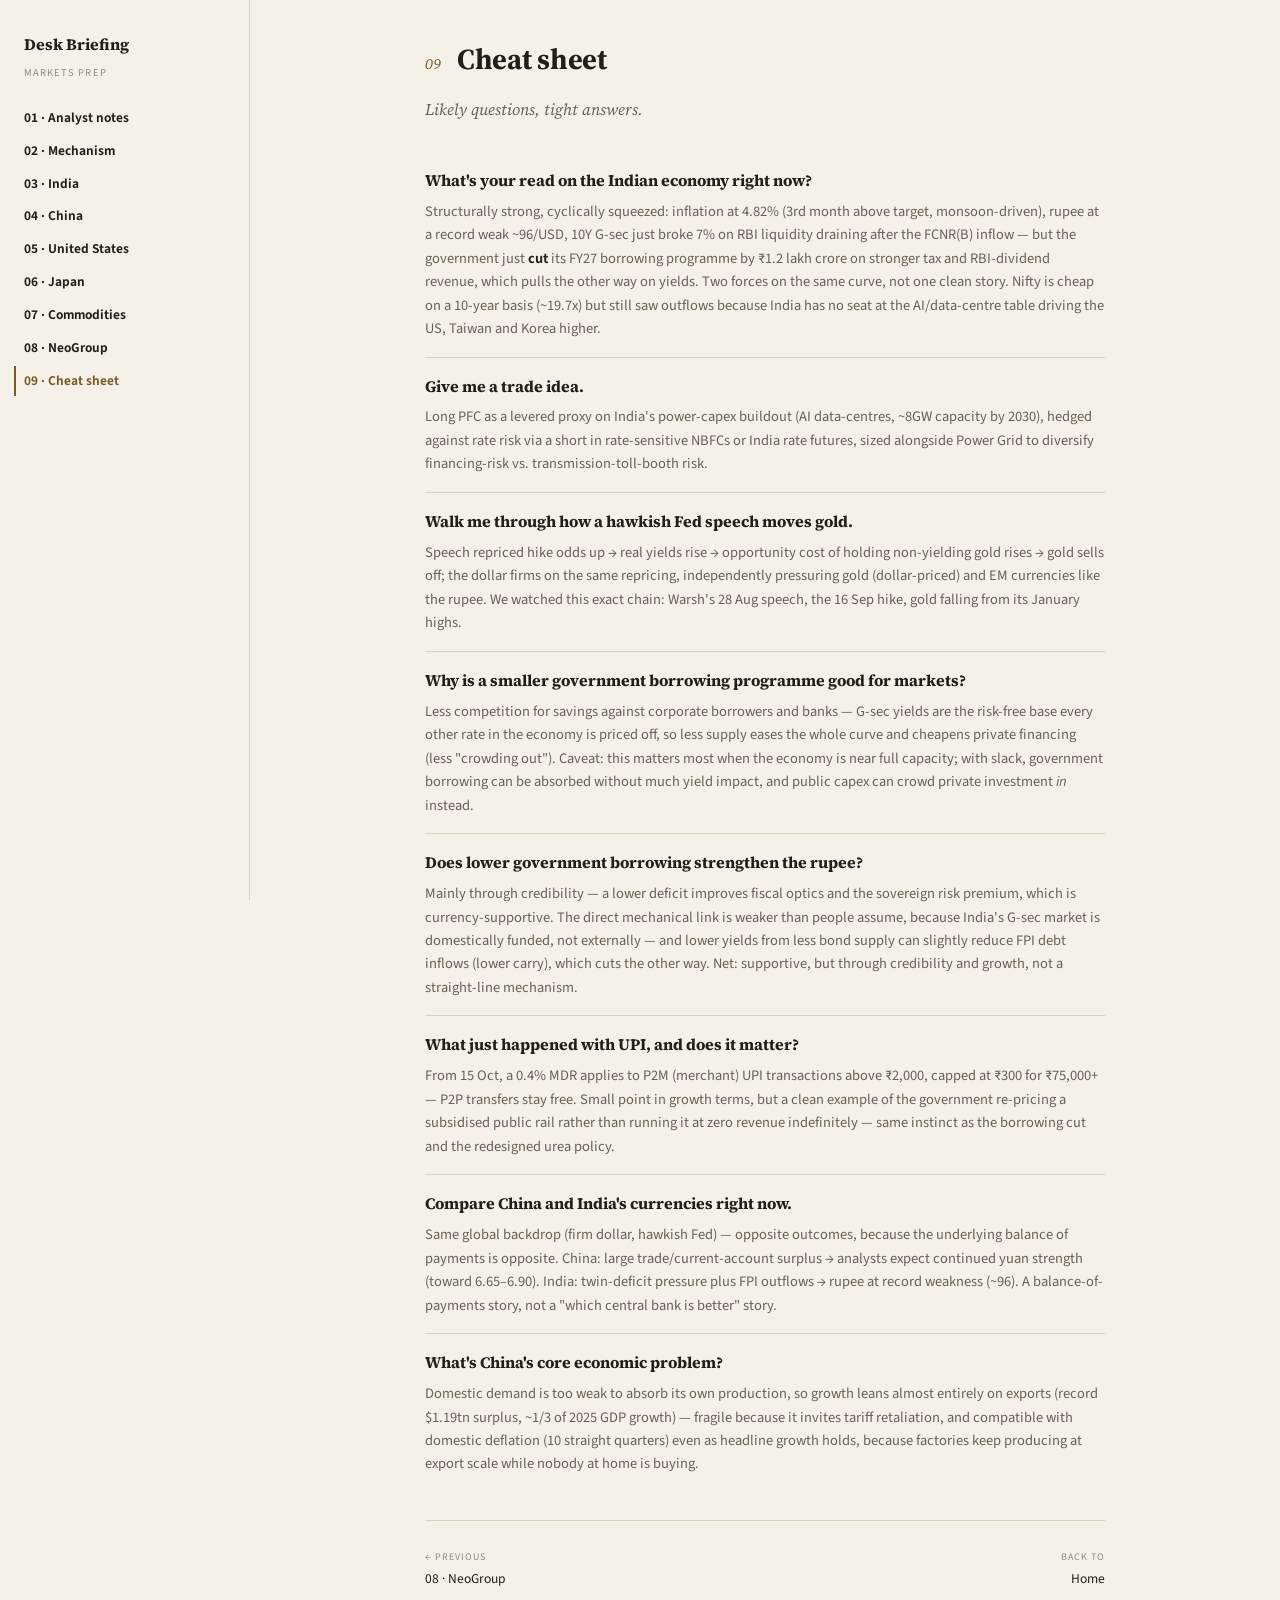
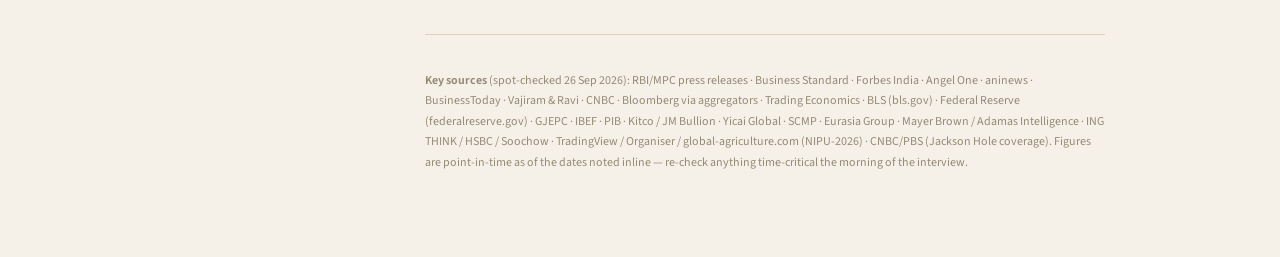
==== cheat.html @ fc4d48bf "Split into a multi-page site with shared nav sidebar Co-Authored-By: Claude Sonnet 5 <noreply@anthro" ====
<!doctype html>
<html lang="en">
<head>
<meta charset="utf-8">
<meta name="viewport" content="width=device-width, initial-scale=1">
<title>Cheat Sheet — Desk Briefing</title>
<link rel="stylesheet" href="https://fonts.googleapis.com/css2?family=Source+Serif+4:ital,wght@0,600;0,700;1,500;1,600&family=Source+Sans+3:wght@400;500;600;700&family=IBM+Plex+Mono:wght@400;500;600&display=swap">
<link rel="stylesheet" href="assets/style.css">
</head>
<body>

<nav class="sidenav">
  <a class="brand" href="index.html">Desk Briefing</a>
  <span class="brand-sub">Markets prep</span>
  <ol>
    <li><a href="notes.html">01 · Analyst notes</a></li>
    <li><a href="mechanism.html">02 · Mechanism</a></li>
    <li><a href="india.html">03 · India</a></li>
    <li><a href="china.html">04 · China</a></li>
    <li><a href="us.html">05 · United States</a></li>
    <li><a href="japan.html">06 · Japan</a></li>
    <li><a href="commodities.html">07 · Commodities</a></li>
    <li><a href="neogroup.html">08 · NeoGroup</a></li>
    <li><a class="active" href="cheat.html">09 · Cheat sheet</a></li>
  </ol>
</nav>

<details class="mobtoc">
  <summary>Contents</summary>
  <div class="mobtoc-body">
    <ol>
      <li><a href="notes.html">01 · Analyst notes</a></li>
      <li><a href="mechanism.html">02 · Mechanism</a></li>
      <li><a href="india.html">03 · India</a></li>
      <li><a href="china.html">04 · China</a></li>
      <li><a href="us.html">05 · United States</a></li>
      <li><a href="japan.html">06 · Japan</a></li>
      <li><a href="commodities.html">07 · Commodities</a></li>
      <li><a href="neogroup.html">08 · NeoGroup</a></li>
      <li><a class="active" href="cheat.html">09 · Cheat sheet</a></li>
    </ol>
  </div>
</details>

<div class="layout">
<div class="wrap">

  <section class="chapter" id="cheat" style="padding-top:36px;">
    <div class="chapter-head"><span class="chnum">09</span><h2>Cheat sheet</h2></div>
    <p class="abstract">Likely questions, tight answers.</p>

    <div class="qa"><div class="q">What's your read on the Indian economy right now?</div><div class="a">Structurally strong, cyclically squeezed: inflation at 4.82% (3rd month above target, monsoon-driven), rupee at a record weak ~96/USD, 10Y G-sec just broke 7% on RBI liquidity draining after the FCNR(B) inflow — but the government just <strong>cut</strong> its FY27 borrowing programme by ₹1.2 lakh crore on stronger tax and RBI-dividend revenue, which pulls the other way on yields. Two forces on the same curve, not one clean story. Nifty is cheap on a 10-year basis (~19.7x) but still saw outflows because India has no seat at the AI/data-centre table driving the US, Taiwan and Korea higher.</div></div>

    <div class="qa"><div class="q">Give me a trade idea.</div><div class="a">Long PFC as a levered proxy on India's power-capex buildout (AI data-centres, ~8GW capacity by 2030), hedged against rate risk via a short in rate-sensitive NBFCs or India rate futures, sized alongside Power Grid to diversify financing-risk vs. transmission-toll-booth risk.</div></div>

    <div class="qa"><div class="q">Walk me through how a hawkish Fed speech moves gold.</div><div class="a">Speech repriced hike odds up → real yields rise → opportunity cost of holding non-yielding gold rises → gold sells off; the dollar firms on the same repricing, independently pressuring gold (dollar-priced) and EM currencies like the rupee. We watched this exact chain: Warsh's 28 Aug speech, the 16 Sep hike, gold falling from its January highs.</div></div>

    <div class="qa"><div class="q">Why is a smaller government borrowing programme good for markets?</div><div class="a">Less competition for savings against corporate borrowers and banks — G-sec yields are the risk-free base every other rate in the economy is priced off, so less supply eases the whole curve and cheapens private financing (less "crowding out"). Caveat: this matters most when the economy is near full capacity; with slack, government borrowing can be absorbed without much yield impact, and public capex can crowd private investment <em>in</em> instead.</div></div>

    <div class="qa"><div class="q">Does lower government borrowing strengthen the rupee?</div><div class="a">Mainly through credibility — a lower deficit improves fiscal optics and the sovereign risk premium, which is currency-supportive. The direct mechanical link is weaker than people assume, because India's G-sec market is domestically funded, not externally — and lower yields from less bond supply can slightly reduce FPI debt inflows (lower carry), which cuts the other way. Net: supportive, but through credibility and growth, not a straight-line mechanism.</div></div>

    <div class="qa"><div class="q">What just happened with UPI, and does it matter?</div><div class="a">From 15 Oct, a 0.4% MDR applies to P2M (merchant) UPI transactions above ₹2,000, capped at ₹300 for ₹75,000+ — P2P transfers stay free. Small point in growth terms, but a clean example of the government re-pricing a subsidised public rail rather than running it at zero revenue indefinitely — same instinct as the borrowing cut and the redesigned urea policy.</div></div>

    <div class="qa"><div class="q">Compare China and India's currencies right now.</div><div class="a">Same global backdrop (firm dollar, hawkish Fed) — opposite outcomes, because the underlying balance of payments is opposite. China: large trade/current-account surplus → analysts expect continued yuan strength (toward 6.65–6.90). India: twin-deficit pressure plus FPI outflows → rupee at record weakness (~96). A balance-of-payments story, not a "which central bank is better" story.</div></div>

    <div class="qa"><div class="q">What's China's core economic problem?</div><div class="a">Domestic demand is too weak to absorb its own production, so growth leans almost entirely on exports (record $1.19tn surplus, ~1/3 of 2025 GDP growth) — fragile because it invites tariff retaliation, and compatible with domestic deflation (10 straight quarters) even as headline growth holds, because factories keep producing at export scale while nobody at home is buying.</div></div>
  </section>

  <div class="pagenav">
    <a class="prev" href="neogroup.html"><span class="d">← Previous</span>08 · NeoGroup</a>
    <a class="next" href="index.html"><span class="d">Back to</span>Home</a>
  </div>

  <footer>
    <p><strong>Key sources</strong> (spot-checked 26 Sep 2026): RBI/MPC press releases · Business Standard · Forbes India · Angel One · aninews · BusinessToday · Vajiram &amp; Ravi · CNBC · Bloomberg via aggregators · Trading Economics · BLS (bls.gov) · Federal Reserve (federalreserve.gov) · GJEPC · IBEF · PIB · Kitco / JM Bullion · Yicai Global · SCMP · Eurasia Group · Mayer Brown / Adamas Intelligence · ING THINK / HSBC / Soochow · TradingView / Organiser / global-agriculture.com (NIPU-2026) · CNBC/PBS (Jackson Hole coverage). Figures are point-in-time as of the dates noted inline — re-check anything time-critical the morning of the interview.</p>
  </footer>

</div>
</div>
</body>
</html>
---- assets/style.css ----
:root{
  --bg:#f5f1e8; --panel:#fffdf9; --panel-2:#ece5d4; --border:#ddd3ba;
  --text:#221f1a; --muted:#6b6151; --muted-2:#948a76;
  --accent:#7a5a28; --rule:#c9b98e;
  --flag:#7a3b34;
  --pos:#2f6b4f; --neg:#9c3b30;
  --india:#a85a22; --china:#8c3a32; --us:#2b4d6e; --japan:#6e3b52;
  --serif: 'Source Serif 4', Georgia, serif;
  --sans: 'Source Sans 3', -apple-system, BlinkMacSystemFont, "Segoe UI", sans-serif;
  --mono: 'IBM Plex Mono', ui-monospace, SFMono-Regular, Menlo, monospace;
  --sidebar-w: 250px;
}
@media (prefers-color-scheme: dark){
  :root:not([data-theme="light"]){
    --bg:#14171b; --panel:#1a1e23; --panel-2:#20252b; --border:#2d333b;
    --text:#e9e3d4; --muted:#a89e8a; --muted-2:#6f6656;
    --accent:#cf9f56; --rule:#4a4130;
    --flag:#d08b7f;
    --pos:#5fae86; --neg:#d9847a;
    --india:#d98846; --china:#c96a62; --us:#7ea3c9; --japan:#b06d8a;
  }
}
:root[data-theme="dark"]{
  --bg:#14171b; --panel:#1a1e23; --panel-2:#20252b; --border:#2d333b;
  --text:#e9e3d4; --muted:#a89e8a; --muted-2:#6f6656;
  --accent:#cf9f56; --rule:#4a4130;
  --flag:#d08b7f;
  --pos:#5fae86; --neg:#d9847a;
  --india:#d98846; --china:#c96a62; --us:#7ea3c9; --japan:#b06d8a;
}
*{box-sizing:border-box;}
html{background:var(--bg);}
body{background:var(--bg); color:var(--text); font-family:var(--sans); margin:0; line-height:1.62; font-size:16px; -webkit-font-smoothing:antialiased;}
a{color:var(--accent); text-underline-offset:2px;}
strong{font-weight:650;}
.num{font-family:var(--mono); font-variant-numeric:tabular-nums;}
[id]{scroll-margin-top:64px;}

/* ================= NAVIGATION ================= */
.sidenav{display:none;}
@media (min-width:980px){
  .sidenav{
    display:block; position:fixed; top:0; bottom:0; left:0; width:var(--sidebar-w);
    overflow-y:auto; padding:28px 18px 40px 24px; border-right:1px solid var(--border);
    background:var(--bg);
  }
  .layout{margin-left:var(--sidebar-w);}
}
.sidenav .brand{font-family:var(--serif); font-weight:700; font-size:16px; margin-bottom:2px; text-decoration:none; color:var(--text); display:block;}
.sidenav .brand-sub{font-size:10.5px; color:var(--muted-2); text-transform:uppercase; letter-spacing:.1em; margin-bottom:22px; display:block;}
.sidenav ol{list-style:none; margin:0; padding:0;}
.sidenav > ol > li{margin-bottom:3px;}
.sidenav a{color:var(--text); text-decoration:none; font-size:13.5px; display:block; padding:4px 0;}
.sidenav > ol > li > a{font-weight:650;}
.sidenav a:hover{color:var(--accent);}
.sidenav ol ol{padding-left:14px; margin-bottom:6px; border-left:1px solid var(--border);}
.sidenav ol ol a{font-weight:400; font-size:12.5px; color:var(--muted); padding:3px 0 3px 10px;}
.sidenav ol ol a:hover{color:var(--accent);}
.sidenav a.active{color:var(--accent);}
.sidenav > ol > li > a.active{border-left:2px solid var(--accent); padding-left:8px; margin-left:-10px;}

.mobtoc{position:sticky; top:0; z-index:60; background:color-mix(in srgb, var(--bg) 94%, transparent); backdrop-filter:blur(8px); border-bottom:1px solid var(--border);}
@media (min-width:980px){.mobtoc{display:none;}}
.mobtoc summary{list-style:none; cursor:pointer; padding:12px 20px; font-family:var(--sans); font-size:13px; font-weight:650; display:flex; align-items:center; gap:8px;}
.mobtoc summary::-webkit-details-marker{display:none;}
.mobtoc summary::before{content:"☰"; color:var(--accent);}
.mobtoc[open] summary::before{content:"✕";}
.mobtoc-body{max-height:70vh; overflow-y:auto; padding:0 20px 18px;}
.mobtoc ol{list-style:none; margin:0; padding:0;}
.mobtoc > .mobtoc-body > ol > li{margin-bottom:2px;}
.mobtoc a{color:var(--text); text-decoration:none; font-size:14px; display:block; padding:5px 0;}
.mobtoc > .mobtoc-body > ol > li > a{font-weight:650;}
.mobtoc ol ol{padding-left:14px; border-left:1px solid var(--border); margin-bottom:4px;}
.mobtoc ol ol a{font-weight:400; font-size:13px; color:var(--muted); padding:4px 0 4px 10px;}
.mobtoc a.active{color:var(--accent);}

/* ================= CONTENT ================= */
.wrap{max-width:720px; margin:0 auto; padding:0 20px;}

.cover{padding:44px 0 28px;}
.cover .kicker{font-size:11.5px; letter-spacing:.16em; text-transform:uppercase; color:var(--accent); margin:0 0 14px;}
.cover h1{font-family:var(--serif); font-weight:700; font-size:40px; line-height:1.08; margin:0; letter-spacing:-.01em; text-wrap:balance;}
.cover .dek{font-family:var(--serif); font-style:italic; color:var(--muted); font-size:17.5px; margin:16px 0 0; max-width:52ch; line-height:1.5;}
.meta{display:flex; gap:26px; flex-wrap:wrap; margin-top:24px; padding-top:16px; border-top:1px solid var(--border);}
.meta div{font-size:11px;}
.meta .l{text-transform:uppercase; letter-spacing:.1em; color:var(--muted-2); margin-bottom:3px;}
.meta .v{font-family:var(--mono); color:var(--text); font-size:12.5px;}

.levels{margin:20px 0 0; padding-bottom:36px; border-bottom:1px solid var(--border);}
.levels-title{font-size:11px; text-transform:uppercase; letter-spacing:.14em; color:var(--muted-2); margin:0 0 12px;}
.levels-grid{display:grid; grid-template-columns:1fr 1fr; gap:0 28px;}
@media (max-width:560px){.levels-grid{grid-template-columns:1fr;}}
.levels table{width:100%; border-collapse:collapse; font-size:13.5px;}
.levels td{padding:6px 0; border-bottom:1px solid var(--border);}
.levels td:first-child{color:var(--muted);}
.levels td:last-child{text-align:right; font-family:var(--mono); font-variant-numeric:tabular-nums;}
.levels .up{color:var(--pos);} .levels .down{color:var(--neg);}

/* home directory of chapters */
.dirgrid{display:grid; grid-template-columns:1fr 1fr; gap:14px; margin:26px 0 40px;}
@media (max-width:640px){.dirgrid{grid-template-columns:1fr;}}
.dircard{display:block; border:1px solid var(--border); border-radius:3px; padding:16px 18px; text-decoration:none; color:var(--text); background:var(--panel);}
.dircard:hover{border-color:var(--accent);}
.dircard .n{font-family:var(--serif); font-style:italic; color:var(--accent); font-size:13px;}
.dircard h3{font-family:var(--serif); font-size:18px; font-weight:700; margin:4px 0 6px; border:none; padding:0; text-transform:none; letter-spacing:0; display:block;}
.dircard p{font-size:13px; color:var(--muted); margin:0;}

.chapter{padding:52px 0 8px;}
.chapter-head{display:flex; gap:16px; align-items:baseline; margin-bottom:4px; flex-wrap:wrap;}
.chnum{font-family:var(--serif); font-size:15px; color:var(--accent); font-style:italic;}
.chapter h2{font-family:var(--serif); font-size:29px; font-weight:700; letter-spacing:-.01em; margin:0;}
.tag{display:inline-block; font-size:10.5px; text-transform:uppercase; letter-spacing:.08em; padding:2px 8px; border-radius:3px; border:1px solid currentColor; margin-left:2px; vertical-align:2px;}
.tag.india{color:var(--india);} .tag.china{color:var(--china);} .tag.us{color:var(--us);} .tag.japan{color:var(--japan);}
.abstract{font-family:var(--serif); font-style:italic; color:var(--muted); font-size:16px; max-width:64ch; margin:14px 0 30px; line-height:1.55;}

h3{font-size:12.5px; text-transform:uppercase; letter-spacing:.06em; color:var(--text); margin:38px 0 12px; padding-bottom:9px; border-bottom:1px solid var(--rule); display:flex; gap:8px; align-items:baseline;}
h3 .snum{color:var(--accent); font-family:var(--mono); font-size:12px;}
h3 span.note-tag{color:var(--muted-2); font-weight:400; text-transform:none; letter-spacing:0; font-size:12px; font-style:italic;}
p{margin:0 0 14px;}
ul,ol.plain{margin:0 0 16px; padding-left:22px;}
li{margin-bottom:8px;}
.lead{font-size:16px;}

.note{border-left:2px solid var(--flag); padding:2px 0 2px 18px; margin:18px 0 22px;}
.note .lbl{font-size:10.5px; text-transform:uppercase; letter-spacing:.12em; color:var(--flag); margin-bottom:6px; display:block;}
.note p:last-child{margin-bottom:0;}

.panel{background:var(--panel); border:1px solid var(--border); border-radius:2px; padding:20px 22px; margin:16px 0;}
.panel-title{font-size:11px; text-transform:uppercase; letter-spacing:.1em; color:var(--accent); margin:0 0 14px; padding-bottom:10px; border-bottom:1px solid var(--rule);}
.panel p:last-child{margin-bottom:0;}
.panel-sub{font-size:11.5px; text-transform:uppercase; letter-spacing:.06em; color:var(--muted-2); margin:16px 0 4px;}
.panel-sub:first-of-type{margin-top:0;}

table.data{width:100%; border-collapse:collapse; font-size:13.5px; margin:8px 0 18px;}
table.data th{text-align:left; font-size:10.5px; text-transform:uppercase; letter-spacing:.06em; color:var(--muted-2); font-weight:600; padding:8px 10px; border-bottom:1px solid var(--rule);}
table.data td{padding:9px 10px; border-bottom:1px solid var(--border);}
table.data td.num,table.data th.num{text-align:right; font-family:var(--mono);}
.tbl-wrap{overflow-x:auto;}

.qa{padding:16px 0; border-bottom:1px solid var(--border);}
.qa:last-child{border-bottom:none;}
.qa .q{font-family:var(--serif); font-weight:700; font-size:16px; margin-bottom:6px;}
.qa .a{color:var(--muted); font-size:14.5px;}
.qa .a strong{color:var(--text);}

.pagenav{display:flex; justify-content:space-between; gap:16px; padding:28px 0; margin-top:20px; border-top:1px solid var(--border); flex-wrap:wrap;}
.pagenav a{text-decoration:none; color:var(--text); font-size:13.5px; max-width:45%;}
.pagenav a:hover{color:var(--accent);}
.pagenav .d{display:block; font-size:10px; text-transform:uppercase; letter-spacing:.1em; color:var(--muted-2); margin-bottom:3px;}
.pagenav .next{text-align:right; margin-left:auto;}

footer{padding:36px 0 70px; border-top:1px solid var(--border); margin-top:16px;}
footer p{color:var(--muted-2); font-size:12px; line-height:1.7;}
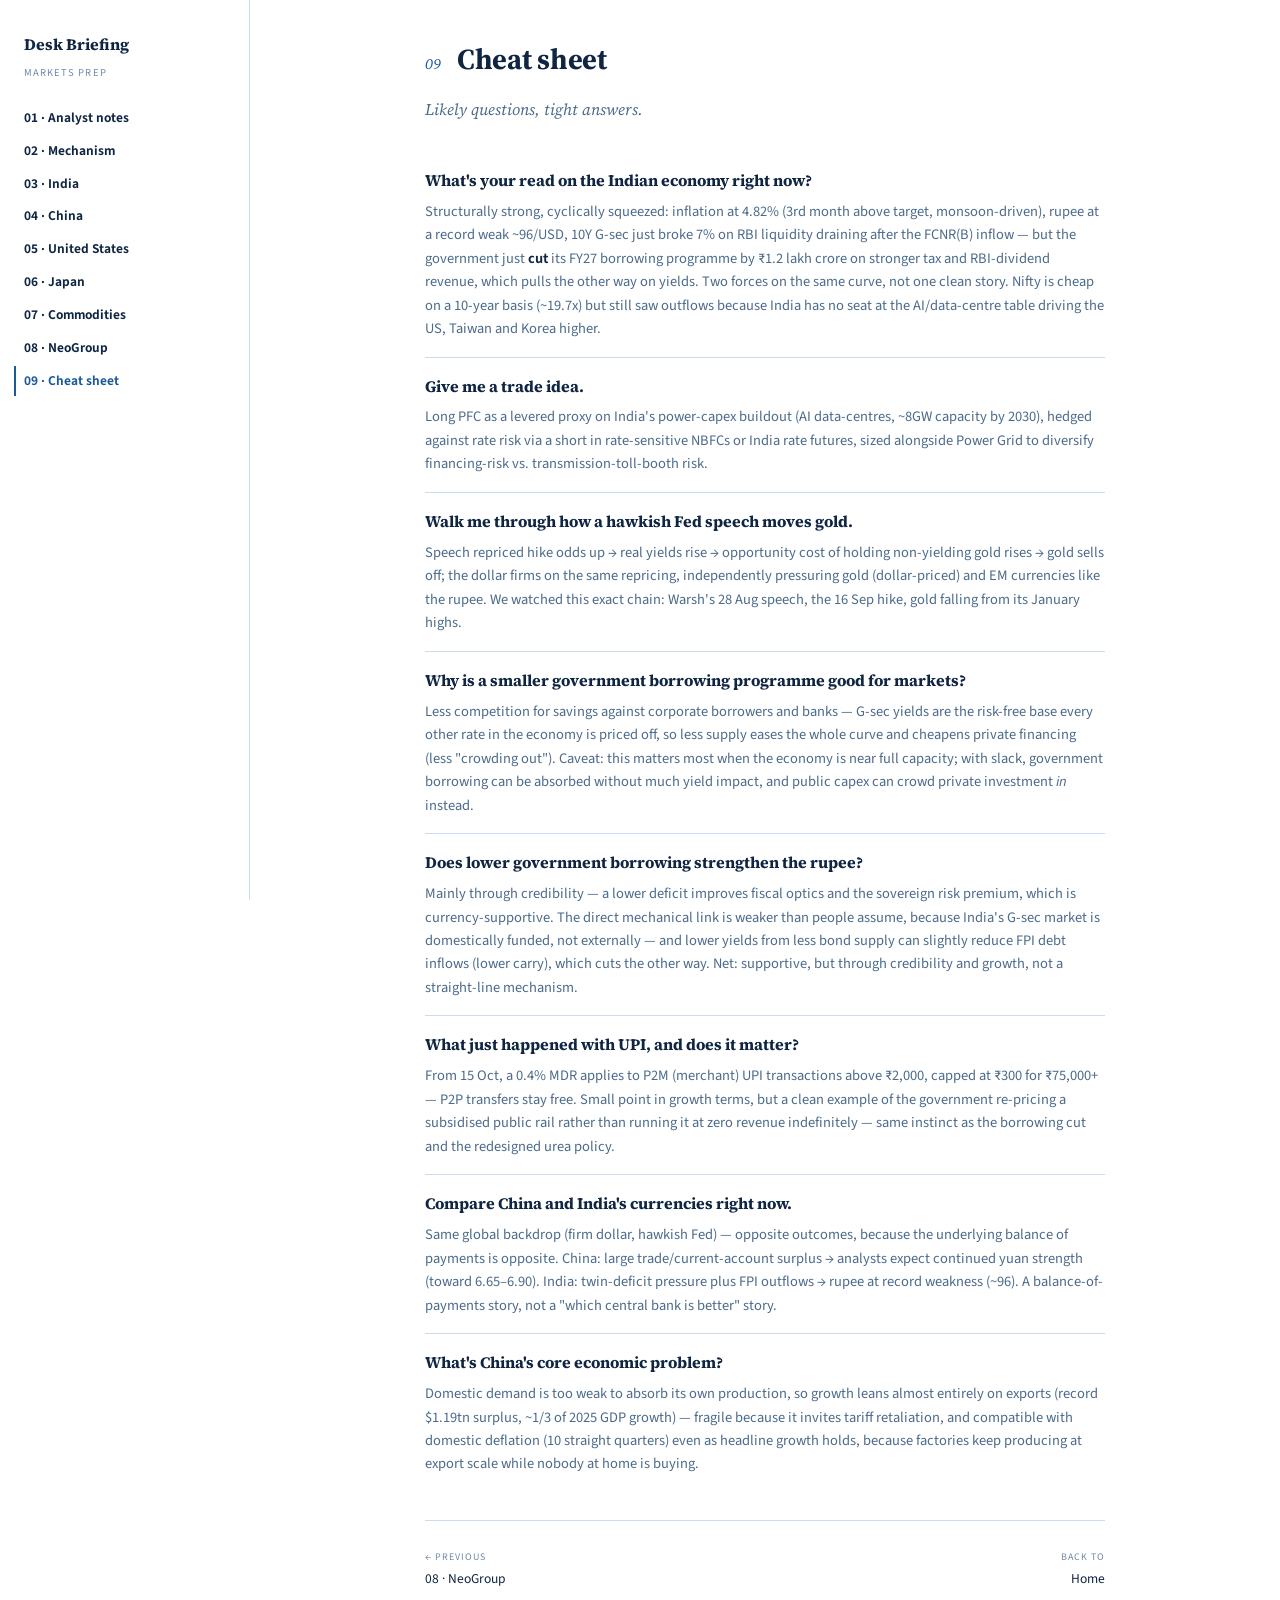
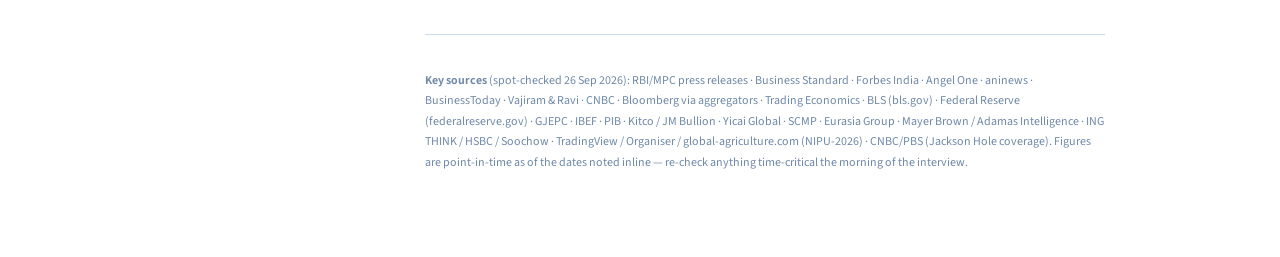
==== commit 75cd7fa4: "Cache-bust stylesheet link so the recolor shows immediately Co-Authored-By: Claude Sonnet 5 <noreply" ====
--- a/cheat.html
+++ b/cheat.html
@@ -5,7 +5,7 @@
 <meta name="viewport" content="width=device-width, initial-scale=1">
 <title>Cheat Sheet — Desk Briefing</title>
 <link rel="stylesheet" href="https://fonts.googleapis.com/css2?family=Source+Serif+4:ital,wght@0,600;0,700;1,500;1,600&family=Source+Sans+3:wght@400;500;600;700&family=IBM+Plex+Mono:wght@400;500;600&display=swap">
-<link rel="stylesheet" href="assets/style.css">
+<link rel="stylesheet" href="assets/style.css?v=2">
 </head>
 <body>
 
--- a/assets/style.css
+++ b/assets/style.css
@@ -1,10 +1,10 @@
 :root{
-  --bg:#f5f1e8; --panel:#fffdf9; --panel-2:#ece5d4; --border:#ddd3ba;
-  --text:#221f1a; --muted:#6b6151; --muted-2:#948a76;
-  --accent:#7a5a28; --rule:#c9b98e;
-  --flag:#7a3b34;
-  --pos:#2f6b4f; --neg:#9c3b30;
-  --india:#a85a22; --china:#8c3a32; --us:#2b4d6e; --japan:#6e3b52;
+  --bg:#ffffff; --panel:#f7fafd; --panel-2:#eaf1f9; --border:#cddced;
+  --text:#0f2542; --muted:#4c6b8a; --muted-2:#6f88a8;
+  --accent:#1c5a96; --rule:#c2d7ec;
+  --flag:#3c5a82;
+  --pos:#1f7a52; --neg:#ad3b34;
+  --india:#1f6fb2; --china:#0f3a63; --us:#5a94d6; --japan:#123056;
   --serif: 'Source Serif 4', Georgia, serif;
   --sans: 'Source Sans 3', -apple-system, BlinkMacSystemFont, "Segoe UI", sans-serif;
   --mono: 'IBM Plex Mono', ui-monospace, SFMono-Regular, Menlo, monospace;
@@ -12,21 +12,21 @@
 }
 @media (prefers-color-scheme: dark){
   :root:not([data-theme="light"]){
-    --bg:#14171b; --panel:#1a1e23; --panel-2:#20252b; --border:#2d333b;
-    --text:#e9e3d4; --muted:#a89e8a; --muted-2:#6f6656;
-    --accent:#cf9f56; --rule:#4a4130;
-    --flag:#d08b7f;
-    --pos:#5fae86; --neg:#d9847a;
-    --india:#d98846; --china:#c96a62; --us:#7ea3c9; --japan:#b06d8a;
+    --bg:#0a1522; --panel:#0f1e30; --panel-2:#132741; --border:#1f3a58;
+    --text:#e8f0fa; --muted:#93aec9; --muted-2:#5c7896;
+    --accent:#6fa8dc; --rule:#254a6d;
+    --flag:#7fa6d1;
+    --pos:#4fb583; --neg:#e0776d;
+    --india:#6fa8dc; --china:#3d6ea5; --us:#8fc0ef; --japan:#2c5786;
   }
 }
 :root[data-theme="dark"]{
-  --bg:#14171b; --panel:#1a1e23; --panel-2:#20252b; --border:#2d333b;
-  --text:#e9e3d4; --muted:#a89e8a; --muted-2:#6f6656;
-  --accent:#cf9f56; --rule:#4a4130;
-  --flag:#d08b7f;
-  --pos:#5fae86; --neg:#d9847a;
-  --india:#d98846; --china:#c96a62; --us:#7ea3c9; --japan:#b06d8a;
+  --bg:#0a1522; --panel:#0f1e30; --panel-2:#132741; --border:#1f3a58;
+  --text:#e8f0fa; --muted:#93aec9; --muted-2:#5c7896;
+  --accent:#6fa8dc; --rule:#254a6d;
+  --flag:#7fa6d1;
+  --pos:#4fb583; --neg:#e0776d;
+  --india:#6fa8dc; --china:#3d6ea5; --us:#8fc0ef; --japan:#2c5786;
 }
 *{box-sizing:border-box;}
 html{background:var(--bg);}
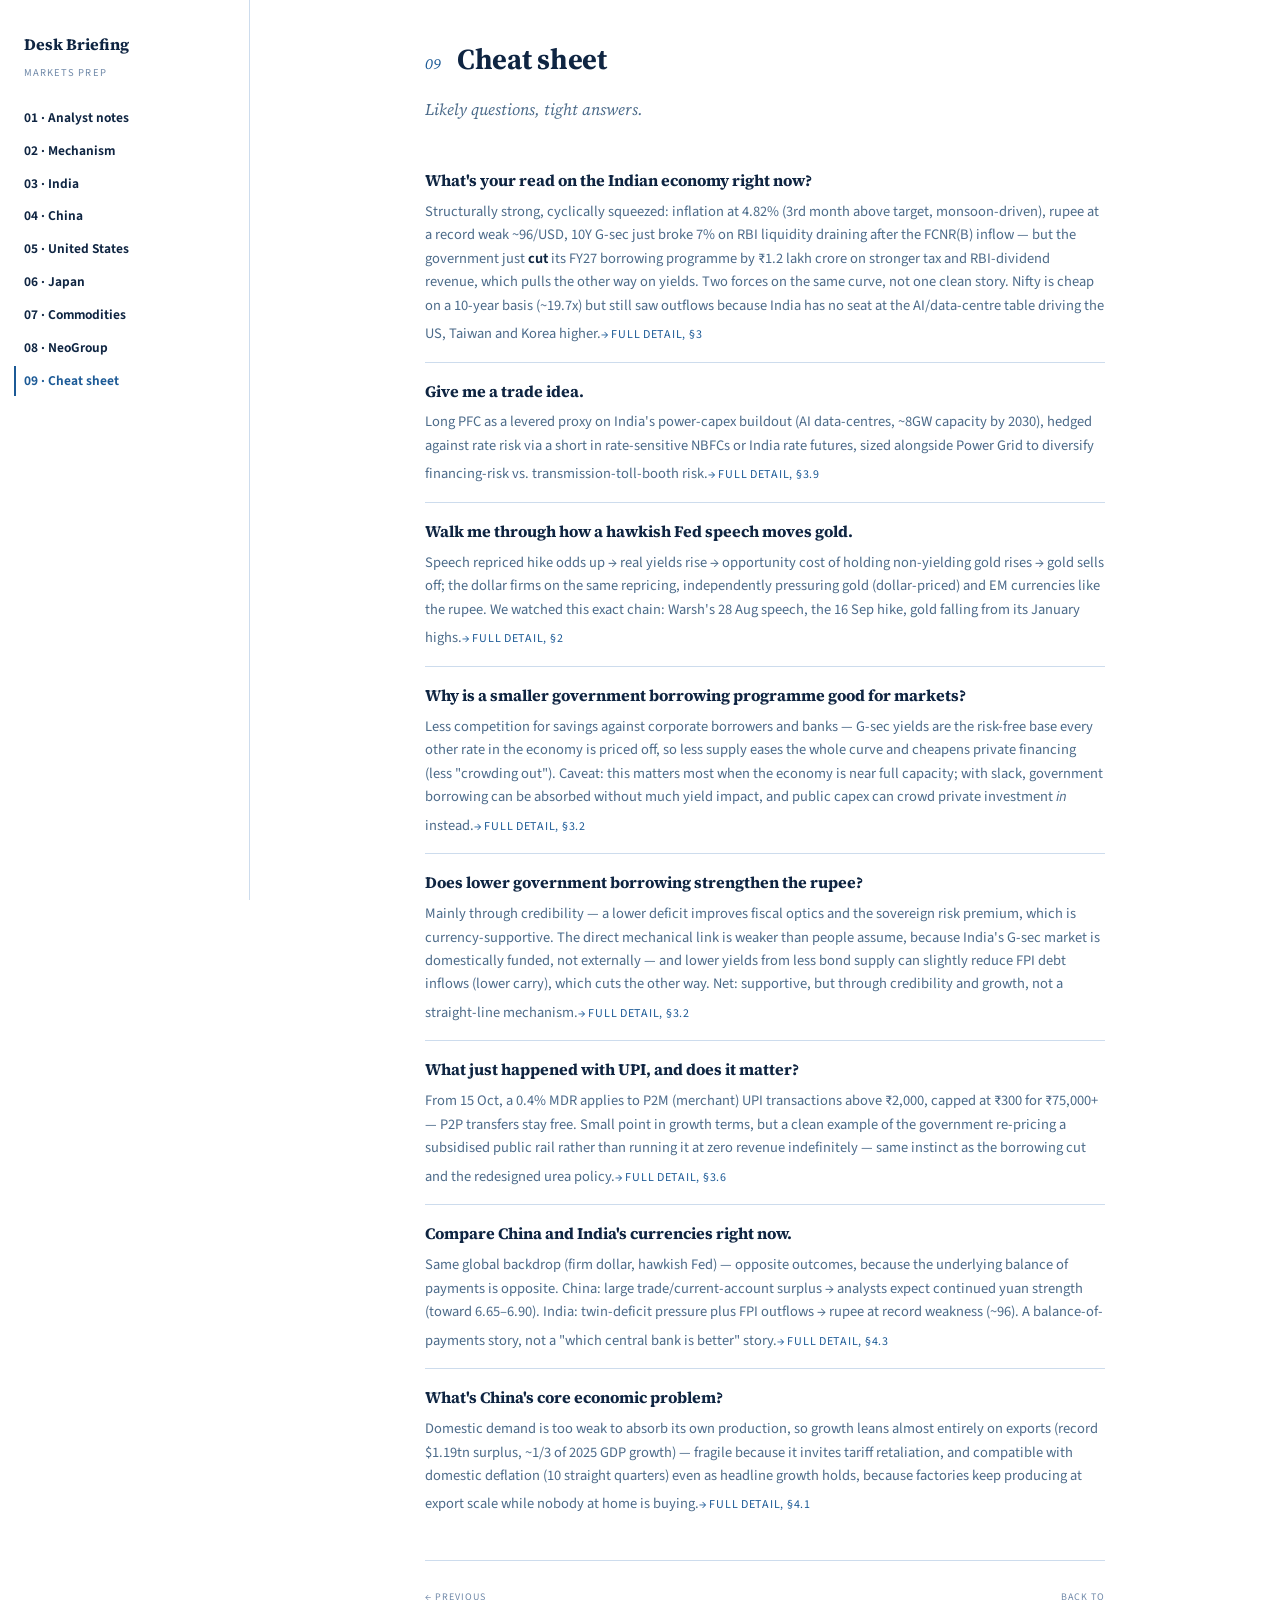
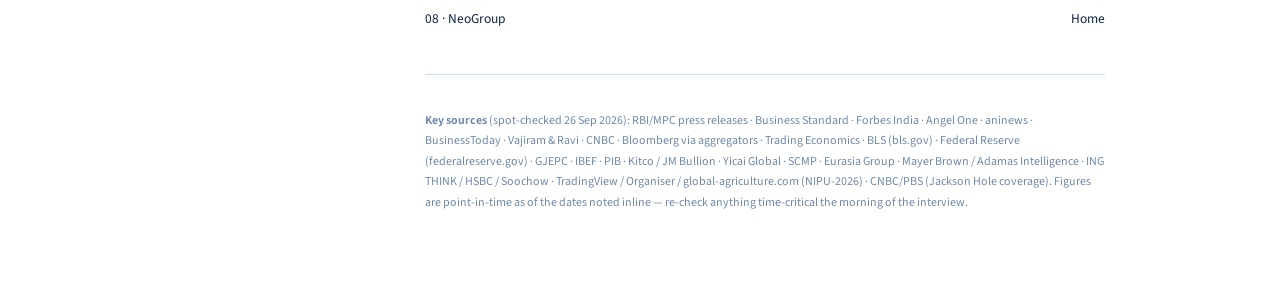
==== commit 8abbec4e: "Fully interlink the site: real anchors for every section reference, cross-links from Japan/cheat-she" ====
--- a/cheat.html
+++ b/cheat.html
@@ -5,7 +5,7 @@
 <meta name="viewport" content="width=device-width, initial-scale=1">
 <title>Cheat Sheet — Desk Briefing</title>
 <link rel="stylesheet" href="https://fonts.googleapis.com/css2?family=Source+Serif+4:ital,wght@0,600;0,700;1,500;1,600&family=Source+Sans+3:wght@400;500;600;700&family=IBM+Plex+Mono:wght@400;500;600&display=swap">
-<link rel="stylesheet" href="assets/style.css?v=2">
+<link rel="stylesheet" href="assets/style.css?v=3">
 </head>
 <body>
 
@@ -49,21 +49,21 @@
     <div class="chapter-head"><span class="chnum">09</span><h2>Cheat sheet</h2></div>
     <p class="abstract">Likely questions, tight answers.</p>
 
-    <div class="qa"><div class="q">What's your read on the Indian economy right now?</div><div class="a">Structurally strong, cyclically squeezed: inflation at 4.82% (3rd month above target, monsoon-driven), rupee at a record weak ~96/USD, 10Y G-sec just broke 7% on RBI liquidity draining after the FCNR(B) inflow — but the government just <strong>cut</strong> its FY27 borrowing programme by ₹1.2 lakh crore on stronger tax and RBI-dividend revenue, which pulls the other way on yields. Two forces on the same curve, not one clean story. Nifty is cheap on a 10-year basis (~19.7x) but still saw outflows because India has no seat at the AI/data-centre table driving the US, Taiwan and Korea higher.</div></div>
+    <div class="qa"><div class="q">What's your read on the Indian economy right now?</div><div class="a">Structurally strong, cyclically squeezed: inflation at 4.82% (3rd month above target, monsoon-driven), rupee at a record weak ~96/USD, 10Y G-sec just broke 7% on RBI liquidity draining after the FCNR(B) inflow — but the government just <strong>cut</strong> its FY27 borrowing programme by ₹1.2 lakh crore on stronger tax and RBI-dividend revenue, which pulls the other way on yields. Two forces on the same curve, not one clean story. Nifty is cheap on a 10-year basis (~19.7x) but still saw outflows because India has no seat at the AI/data-centre table driving the US, Taiwan and Korea higher.<a class="more" href="india.html">→ full detail, §3</a></div></div>
 
-    <div class="qa"><div class="q">Give me a trade idea.</div><div class="a">Long PFC as a levered proxy on India's power-capex buildout (AI data-centres, ~8GW capacity by 2030), hedged against rate risk via a short in rate-sensitive NBFCs or India rate futures, sized alongside Power Grid to diversify financing-risk vs. transmission-toll-booth risk.</div></div>
+    <div class="qa"><div class="q">Give me a trade idea.</div><div class="a">Long PFC as a levered proxy on India's power-capex buildout (AI data-centres, ~8GW capacity by 2030), hedged against rate risk via a short in rate-sensitive NBFCs or India rate futures, sized alongside Power Grid to diversify financing-risk vs. transmission-toll-booth risk.<a class="more" href="india.html#in-power">→ full detail, §3.9</a></div></div>
 
-    <div class="qa"><div class="q">Walk me through how a hawkish Fed speech moves gold.</div><div class="a">Speech repriced hike odds up → real yields rise → opportunity cost of holding non-yielding gold rises → gold sells off; the dollar firms on the same repricing, independently pressuring gold (dollar-priced) and EM currencies like the rupee. We watched this exact chain: Warsh's 28 Aug speech, the 16 Sep hike, gold falling from its January highs.</div></div>
+    <div class="qa"><div class="q">Walk me through how a hawkish Fed speech moves gold.</div><div class="a">Speech repriced hike odds up → real yields rise → opportunity cost of holding non-yielding gold rises → gold sells off; the dollar firms on the same repricing, independently pressuring gold (dollar-priced) and EM currencies like the rupee. We watched this exact chain: Warsh's 28 Aug speech, the 16 Sep hike, gold falling from its January highs.<a class="more" href="mechanism.html">→ full detail, §2</a></div></div>
 
-    <div class="qa"><div class="q">Why is a smaller government borrowing programme good for markets?</div><div class="a">Less competition for savings against corporate borrowers and banks — G-sec yields are the risk-free base every other rate in the economy is priced off, so less supply eases the whole curve and cheapens private financing (less "crowding out"). Caveat: this matters most when the economy is near full capacity; with slack, government borrowing can be absorbed without much yield impact, and public capex can crowd private investment <em>in</em> instead.</div></div>
+    <div class="qa"><div class="q">Why is a smaller government borrowing programme good for markets?</div><div class="a">Less competition for savings against corporate borrowers and banks — G-sec yields are the risk-free base every other rate in the economy is priced off, so less supply eases the whole curve and cheapens private financing (less "crowding out"). Caveat: this matters most when the economy is near full capacity; with slack, government borrowing can be absorbed without much yield impact, and public capex can crowd private investment <em>in</em> instead.<a class="more" href="india.html#in-borrowing">→ full detail, §3.2</a></div></div>
 
-    <div class="qa"><div class="q">Does lower government borrowing strengthen the rupee?</div><div class="a">Mainly through credibility — a lower deficit improves fiscal optics and the sovereign risk premium, which is currency-supportive. The direct mechanical link is weaker than people assume, because India's G-sec market is domestically funded, not externally — and lower yields from less bond supply can slightly reduce FPI debt inflows (lower carry), which cuts the other way. Net: supportive, but through credibility and growth, not a straight-line mechanism.</div></div>
+    <div class="qa"><div class="q">Does lower government borrowing strengthen the rupee?</div><div class="a">Mainly through credibility — a lower deficit improves fiscal optics and the sovereign risk premium, which is currency-supportive. The direct mechanical link is weaker than people assume, because India's G-sec market is domestically funded, not externally — and lower yields from less bond supply can slightly reduce FPI debt inflows (lower carry), which cuts the other way. Net: supportive, but through credibility and growth, not a straight-line mechanism.<a class="more" href="india.html#in-borrowing">→ full detail, §3.2</a></div></div>
 
-    <div class="qa"><div class="q">What just happened with UPI, and does it matter?</div><div class="a">From 15 Oct, a 0.4% MDR applies to P2M (merchant) UPI transactions above ₹2,000, capped at ₹300 for ₹75,000+ — P2P transfers stay free. Small point in growth terms, but a clean example of the government re-pricing a subsidised public rail rather than running it at zero revenue indefinitely — same instinct as the borrowing cut and the redesigned urea policy.</div></div>
+    <div class="qa"><div class="q">What just happened with UPI, and does it matter?</div><div class="a">From 15 Oct, a 0.4% MDR applies to P2M (merchant) UPI transactions above ₹2,000, capped at ₹300 for ₹75,000+ — P2P transfers stay free. Small point in growth terms, but a clean example of the government re-pricing a subsidised public rail rather than running it at zero revenue indefinitely — same instinct as the borrowing cut and the redesigned urea policy.<a class="more" href="india.html#in-upi">→ full detail, §3.6</a></div></div>
 
-    <div class="qa"><div class="q">Compare China and India's currencies right now.</div><div class="a">Same global backdrop (firm dollar, hawkish Fed) — opposite outcomes, because the underlying balance of payments is opposite. China: large trade/current-account surplus → analysts expect continued yuan strength (toward 6.65–6.90). India: twin-deficit pressure plus FPI outflows → rupee at record weakness (~96). A balance-of-payments story, not a "which central bank is better" story.</div></div>
+    <div class="qa"><div class="q">Compare China and India's currencies right now.</div><div class="a">Same global backdrop (firm dollar, hawkish Fed) — opposite outcomes, because the underlying balance of payments is opposite. China: large trade/current-account surplus → analysts expect continued yuan strength (toward 6.65–6.90). India: twin-deficit pressure plus FPI outflows → rupee at record weakness (~96). A balance-of-payments story, not a "which central bank is better" story.<a class="more" href="china.html#cn-fx">→ full detail, §4.3</a></div></div>
 
-    <div class="qa"><div class="q">What's China's core economic problem?</div><div class="a">Domestic demand is too weak to absorb its own production, so growth leans almost entirely on exports (record $1.19tn surplus, ~1/3 of 2025 GDP growth) — fragile because it invites tariff retaliation, and compatible with domestic deflation (10 straight quarters) even as headline growth holds, because factories keep producing at export scale while nobody at home is buying.</div></div>
+    <div class="qa"><div class="q">What's China's core economic problem?</div><div class="a">Domestic demand is too weak to absorb its own production, so growth leans almost entirely on exports (record $1.19tn surplus, ~1/3 of 2025 GDP growth) — fragile because it invites tariff retaliation, and compatible with domestic deflation (10 straight quarters) even as headline growth holds, because factories keep producing at export scale while nobody at home is buying.<a class="more" href="china.html#cn-exports">→ full detail, §4.1</a></div></div>
   </section>
 
   <div class="pagenav">
--- a/assets/style.css
+++ b/assets/style.css
@@ -142,6 +142,8 @@
 .qa .q{font-family:var(--serif); font-weight:700; font-size:16px; margin-bottom:6px;}
 .qa .a{color:var(--muted); font-size:14.5px;}
 .qa .a strong{color:var(--text);}
+.qa .more{display:inline-block; margin-top:8px; font-size:12px; text-transform:uppercase; letter-spacing:.06em; text-decoration:none; color:var(--accent);}
+.qa .more:hover{text-decoration:underline;}
 
 .pagenav{display:flex; justify-content:space-between; gap:16px; padding:28px 0; margin-top:20px; border-top:1px solid var(--border); flex-wrap:wrap;}
 .pagenav a{text-decoration:none; color:var(--text); font-size:13.5px; max-width:45%;}
